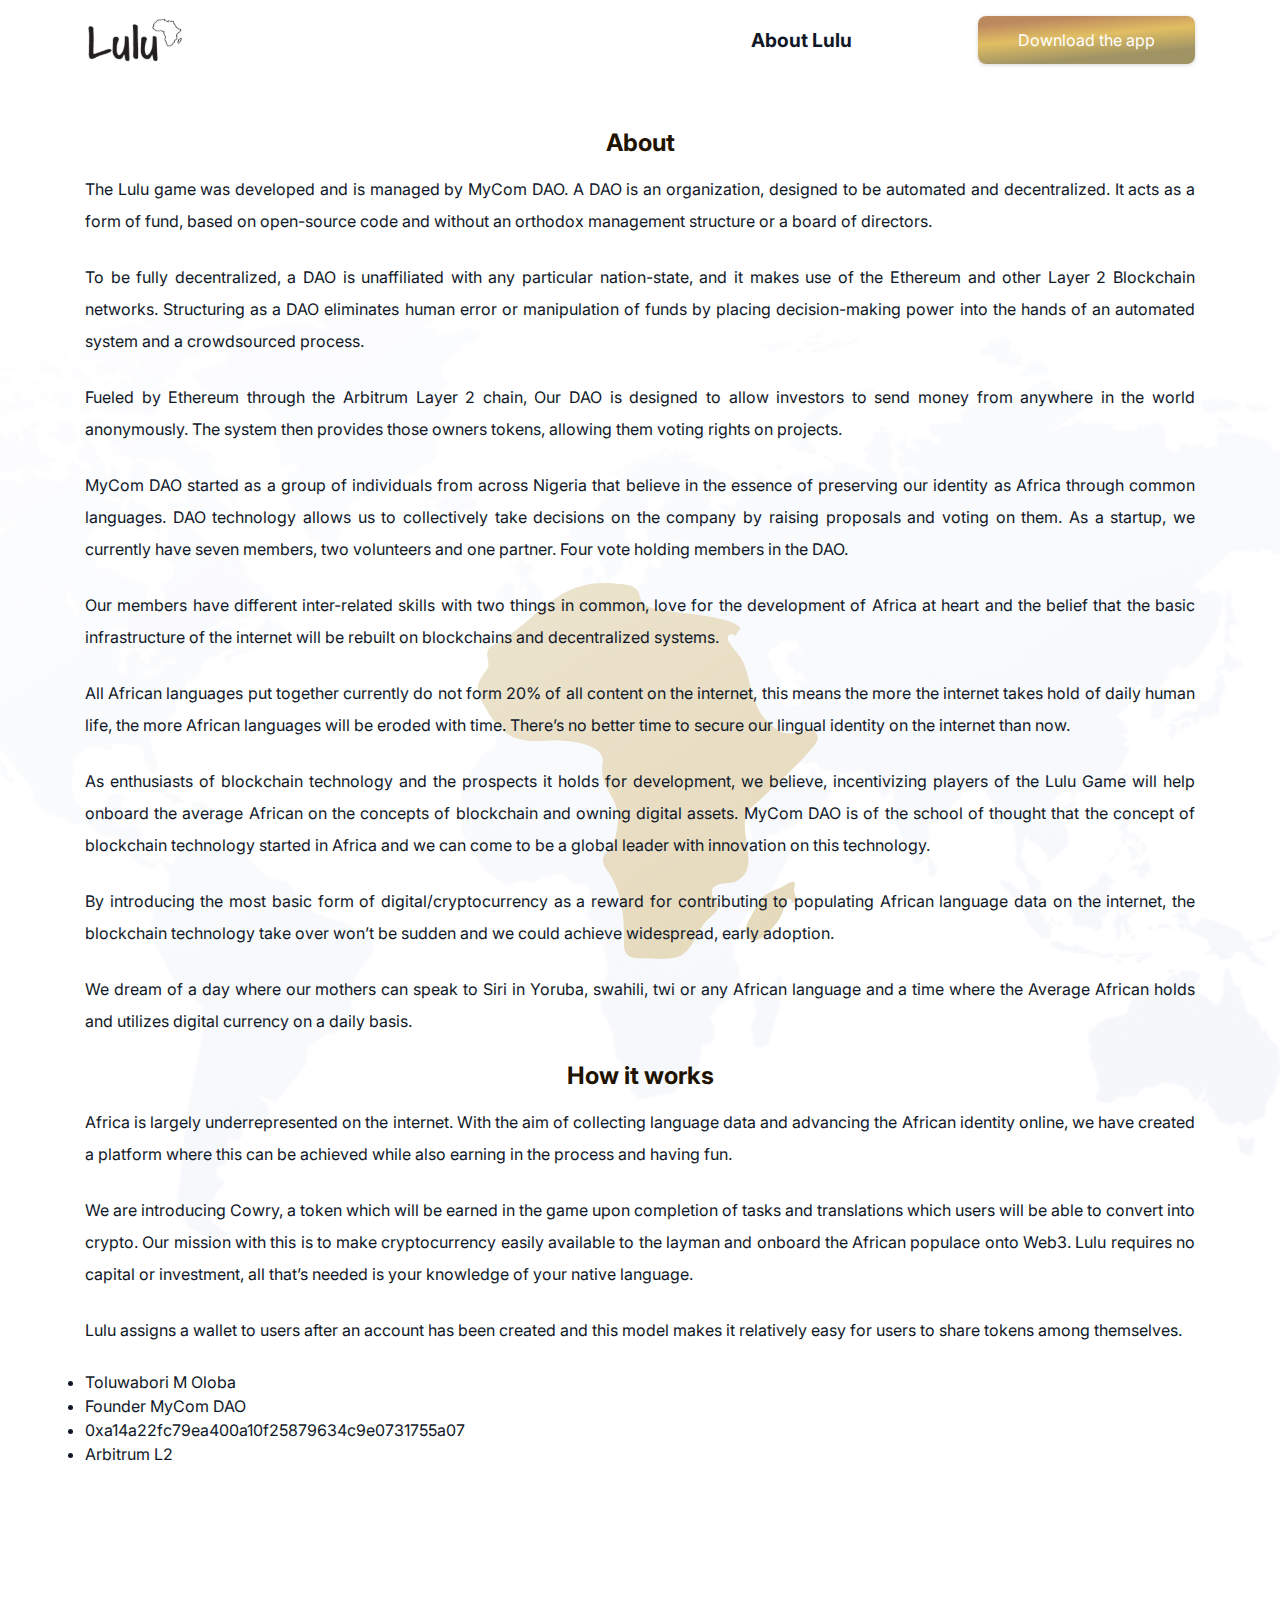
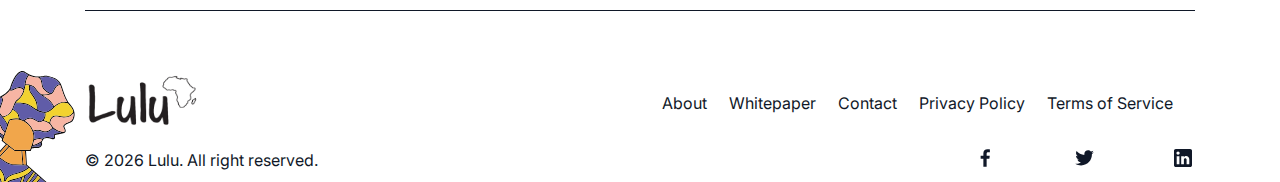
==== about.html @ f9289be5 "lulu web project - first deploy" ====
<!DOCTYPE html>
<html lang="en">
  <head>
    <meta charset="UTF-8" />
    <meta http-equiv="X-UA-Compatible" content="IE=edge" />
    <meta name="viewport" content="width=device-width, initial-scale=1.0" />
    <meta name="description" content="" />
    <link rel="preconnect" href="https://fonts.googleapis.com" />
    <link rel="preconnect" href="https://fonts.gstatic.com" crossorigin />
    <link
      href="https://fonts.googleapis.com/css2?family=Inter:wght@100;300;400;500;600;700;800;900&display=swap"
      rel="stylesheet"
    />
    <link rel="shortcut icon" href="images/Favicon.svg" type="image/x-icon" />
    <link rel="stylesheet" href="css/style.css" />
    <title>Lulu Game</title>
  </head>
  <body>
    <header class="header">
      <nav class="nav container">
        <a href="index.html" class="nav-logo-wrapper">
          <div class="nav-logo">
            <img src="images/Lulu brand image.svg" alt="Lulu logo" />
          </div>
        </a>
        <ul class="nav-list">
          <li class="nav-item__about"><a href="about.html">About Lulu</a></li>
          <li class="nav-item__download gradient">
            <a href="index.html/#download">Download the app</a>
          </li>
        </ul>
        <button id="menu-btn" class="menu-btn">
          <img src="images/menu-btn.svg" alt="menu button" />
        </button>
      </nav>
      <div class="mobile-nav-wrapper">
        <nav class="mobile-nav">
          <div class="mobile-nav-logo">
            <a href="index.html"
              ><img src="images/Lulu brand image.svg" alt="lulu game"
            /></a>
            <button class="close-btn">x</button>
          </div>
          <div class="mobile-nav-list-wrapper">
            <ul class="mobile-nav-list">
              <li class="mobile-nav-item"><a href="index.html">Home</a></li>
              <li class="mobile-nav-item"><a href="about.html">About</a></li>
              <li class="mobile-nav-item">
                <a href="index.html#download">Download the app</a>
              </li>
            </ul>
          </div>
        </nav>
      </div>
    </header>
    <!-- header ends here -->

    <main>
      <section class="about-section">
        <div class="container">
          <div class="about-wrapper">
            <h2 class="about-heading">About</h2>
            <p class="about-text">
              The Lulu game was developed and is managed by MyCom DAO. A DAO is
              an organization, designed to be automated and decentralized. It
              acts as a form of fund, based on open-source code and without an
              orthodox management structure or a board of directors.
            </p>
            <p class="about-text">
              To be fully decentralized, a DAO is unaffiliated with any
              particular nation-state, and it makes use of the Ethereum and
              other Layer 2 Blockchain networks. Structuring as a DAO eliminates
              human error or manipulation of funds by placing decision-making
              power into the hands of an automated system and a crowdsourced
              process.
            </p>
            <p class="about-text">
              Fueled by Ethereum through the Arbitrum Layer 2 chain, Our DAO is
              designed to allow investors to send money from anywhere in the
              world anonymously. The system then provides those owners tokens,
              allowing them voting rights on projects.
            </p>
            <p class="about-text">
              MyCom DAO started as a group of individuals from across Nigeria
              that believe in the essence of preserving our identity as Africa
              through common languages. DAO technology allows us to collectively
              take decisions on the company by raising proposals and voting on
              them. As a startup, we currently have seven members, two
              volunteers and one partner. Four vote holding members in the DAO.
            </p>
            <p class="about-text">
              Our members have different inter-related skills with two things in
              common, love for the development of Africa at heart and the belief
              that the basic infrastructure of the internet will be rebuilt on
              blockchains and decentralized systems.
            </p>
            <p class="about-text">
              All African languages put together currently do not form 20% of
              all content on the internet, this means the more the internet
              takes hold of daily human life, the more African languages will be
              eroded with time. There’s no better time to secure our lingual
              identity on the internet than now.
            </p>
            <p class="about-text">
              As enthusiasts of blockchain technology and the prospects it holds
              for development, we believe, incentivizing players of the Lulu
              Game will help onboard the average African on the concepts of
              blockchain and owning digital assets. MyCom DAO is of the school
              of thought that the concept of blockchain technology started in
              Africa and we can come to be a global leader with innovation on
              this technology.
            </p>
            <p class="about-text">
              By introducing the most basic form of digital/cryptocurrency as a
              reward for contributing to populating African language data on the
              internet, the blockchain technology take over won’t be sudden and
              we could achieve widespread, early adoption.
            </p>
            <p class="about-text">
              We dream of a day where our mothers can speak to Siri in Yoruba,
              swahili, twi or any African language and a time where the Average
              African holds and utilizes digital currency on a daily basis.
            </p>
          </div>
          <div class="how-it-work-wrapper">
            <h2 class="how-it-work-heading">How it works</h2>
            <p class="how-it-work-text">
              Africa is largely underrepresented on the internet. With the aim
              of collecting language data and advancing the African identity
              online, we have created a platform where this can be achieved
              while also earning in the process and having fun.
            </p>
            <p class="how-it-work-text">
              We are introducing Cowry, a token which will be earned in the game
              upon completion of tasks and translations which users will be able
              to convert into crypto. Our mission with this is to make
              cryptocurrency easily available to the layman and onboard the
              African populace onto Web3. Lulu requires no capital or
              investment, all that’s needed is your knowledge of your native
              language.
            </p>
            <p class="how-it-work-text">
              Lulu assigns a wallet to users after an account has been created
              and this model makes it relatively easy for users to share tokens
              among themselves.
            </p>
            <ul class="signature">
              <li>Toluwabori M Oloba</li>
              <li>Founder MyCom DAO</li>
              <li class="signature-code">
                0xa14a22fc79ea400a10f25879634c9e0731755a07
              </li>
              <li>Arbitrum L2</li>
            </ul>
          </div>
        </div>
      </section>
    </main>

    <!-- footer -->
    <footer class="footer">
      <div class="footer-corner-img">
        <img src="images/Component 20.svg" alt="footer style image" />
      </div>
      <div class="container">
        <nav class="footer-nav">
          <div class="footer-logo">
            <a href="index.html" class="footer-brand-logo">
              <img src="images/Lulu brand image.svg" alt="footer logo" />
            </a>
          </div>
          <ul class="footer-nav-list">
            <li class="footer-nav-item"><a href="about.html">About</a></li>
            <li class="footer-nav-item">
              <a
                target="_blank"
                href="https://docs.google.com/document/d/1pJxqsU8QttzVwh_qinim7D6WKgXvRGmLxO1Ph74bRxA/"
                >Whitepaper</a
              >
            </li>
            <li class="footer-nav-item"><a href="contact.html">Contact</a></li>
            <li class="footer-nav-item">
              <a href="privacy_policy.html">Privacy Policy</a>
            </li>
            <li class="footer-nav-item">
              <a href="terms_of_service.html">Terms of Service</a>
            </li>
          </ul>
        </nav>
        <nav class="footer-social-nav">
          <div class="footer-copyright">
            <p>&copy; <span id="full-year"></span> Lulu. All right reserved.</p>
          </div>
          <ul class="footer-social-nav-list">
            <li class="footer-social-nav-item">
              <a href="https://www.facebook.com/profile.php?id=100083883000128">
                <img src="images/Facebook.svg" alt="" />
              </a>
            </li>
            <li class="footer-social-nav-item">
              <a
                href="https://twitter.com/MyComDAO?t=y-VAnrX6TynTQnf71ieRLw&s=09"
              >
                <img src="images/Twitter.svg" alt=""
              /></a>
            </li>
            <li class="footer-social-nav-item">
              <a href="https://www.linkedin.com/company/mycom-dao/">
                <img src="images/LinkedIn.svg" alt=""
              /></a>
            </li>
          </ul>
        </nav>
      </div>
    </footer>
    <script src="js/main.js" defer></script>
  </body>
</html>
---- css/style.css ----
*,
*::after,
*::before {
  box-sizing: border-box;
  margin: 0;
  padding: 0;
}

:root {
  --font-size-md: 1.2rem;
  --font-size-sm: 1rem;
  --font-size-lg: 1.5rem;
  --font-size-xl: 2rem;
  --color-body: #101828;
  --color-heading: #1f1301;
  --color-primary: #e1be63;
  --color-secondary: #a19464;
  --color-tertiary: #bc895f;
  --color-secondary-2: #f7f0eb;
  --gradient-mix: linear-gradient(
    355deg,
    rgba(161, 148, 100, 1) 23%,
    rgba(225, 190, 99, 1) 57%,
    rgba(188, 137, 95, 1) 86%
  );
}
html {
  overflow-x: hidden;
  scroll-behavior: smooth;
  text-rendering: optimizelegibility;
  -webkit-font-smoothing: antialiased;
}

a {
  color: inherit;
  text-decoration: none;
}

body::-webkit-scrollbar {
  width: 1em;
}

body::-webkit-scrollbar-track {
  /* box-shadow: inset 0 0 6px rgba(0, 0, 0, 0.3); */
  box-shadow: inset 0 0 6px var(--color-secondary-2);
}

body::-webkit-scrollbar-thumb {
  /* background-color: rgb(32, 32, 32); */
  background-color: var(--color-secondary-2);
  /* box-shadow: var(--shadow-1); */
  border: 1px solid var(--color-primary);
  border-radius: 30px;
}

body {
  font-family: "Inter", sans-serif;
  font-size: 16px;
  color: var(--color-body);
}
h1,
h2,
h3,
h4,
h5,
h6 {
  color: var(--color-heading);
}
.container {
  width: 100%;
  padding-right: 15px;
  padding-left: 15px;
  margin-right: auto;
  margin-left: auto;
}

.nav {
  display: flex;
  /* width: 90%; */
  justify-content: space-between;
  align-items: center;
  /* margin-left: 5%;
  margin-right: 5%; */
}
.nav-logo {
  width: 100px;
  height: 80px;
}
.nav-logo img {
  width: 100%;
  height: 100%;
  object-fit: contain;
}
.nav-list {
  display: flex;
  justify-content: space-between;
  align-items: center;
  width: 40%;
  list-style: none;
}
.nav-item__about {
  font-size: 1.2rem;
  font-weight: bold;
}
.nav-item__download {
  padding: 0.85rem 2.5rem;
  font-size: var(--font-size-sm);
  color: #fff;
  border-radius: 0.5rem;
  box-shadow: rgba(0, 0, 0, 0.16) 0px 1px 4px;
}
.menu-btn {
  visibility: hidden;
  display: none;
  border: none;
  background: none;
  width: 50px;
  height: auto;
  padding: 0;
  margin: 0;
}
.menu-btn img {
  width: 100%;
  height: 100%;
}

.mobile-nav-wrapper {
  visibility: hidden;
  opacity: 0;
  display: none;
}
.gradient {
  background: linear-gradient(
    355deg,
    rgba(161, 148, 100, 1) 23%,
    rgba(225, 190, 99, 1) 57%,
    rgba(188, 137, 95, 1) 86%
  );
}
/* header */

.header {
  display: block;
  /* position: fixed; */
  left: 0;
  right: 0;
  top: 0;
  width: 100%;
  z-index: 22;
  background-color: #fff;
  /* box-shadow: rgba(0, 0, 0, 0.1) 0px 4px 12px; */
}

/* hero section */
.hero-section {
  width: 100%;
  height: 800px;
  background-image: linear-gradient(
      326deg,
      rgba(255, 255, 255, 0.5) 23%,
      rgba(255, 255, 255, 0.8) 87%
    ),
    url("/images/HeroImage.png");
  background-repeat: no-repeat;
  background-size: auto;
  background-position: center;
}

.hero-heading__title {
  font-size: 4rem;
  padding-bottom: 0.5rem;
}
.hero-heading__subtitle {
  font-size: 1.5rem;
  padding-bottom: 1rem;
}
.hero-wrapper {
  display: flex;
  flex-direction: column;
  align-items: center;
  justify-content: center;
}
.hero-image {
  width: 300px;
  height: 300px;
  margin-bottom: 1.5rem;
}
.hero-image img {
  width: 100%;
  height: 100%;
  object-fit: contain;
}
.centered {
  display: flex;
  align-items: center;
  justify-content: center;
  height: 100%;
}

.btn-play {
  padding: 0.85rem 3.5rem;
  font-size: var(--font-size-sm);
  color: #fff;
  border-radius: 0.5rem;
  margin-top: 1rem;
  box-shadow: rgba(0, 0, 0, 0.16) 0px 1px 4px;
}

/* showcase section */
.showcase-section {
  height: auto;
  padding-top: 9rem;
  padding-bottom: 3rem;
}
.showcase-grid {
  display: grid;
  grid-template-columns: repeat(2, 1fr);

  grid-gap: 1rem;
}
.showcase-vision {
  text-align: left;
}
.showcase-vision__text {
  margin-bottom: 1rem;
  line-height: 2;
}
.showcase-stats {
  display: flex;
  align-items: center;
  justify-self: right;
  flex-direction: column;
}

.showcase-stats__heading {
  font-size: 9rem;
  letter-spacing: 0.5rem;
}

/* translate section */

.translate-section {
  padding-top: 5rem;
  padding-bottom: 3rem;
}
.translate-grid {
  display: grid;
  grid-template-columns: repeat(2, 1fr);
  grid-gap: 1rem;
  padding-top: 5rem;
  padding-bottom: 3rem;
}
.translate-info {
  align-self: center;
}
.translate-image {
  text-align: right;
}
.translate-image__2 {
  text-align: left;
}
.translate-image__3 {
  text-align: right;
}
.translate-heading {
  text-align: center;
}
.display-translate-text {
  font-size: 1.4rem;
  font-weight: bold;
  -webkit-background-clip: text;
  -webkit-text-fill-color: transparent;
  padding-bottom: 1rem;
}

.translate-title {
  font-size: 4rem;
  padding: 1rem 0;
}
.translate-subtitle {
  font-size: 1.7rem;
  padding: 1rem 0;
}

.translate-text__header {
  color: var(--color-heading);
  font-size: 2rem;
  padding-bottom: 0.5rem;
}
.translate-text__pg {
  color: var(--color-body);
  line-height: 2;
}

/* roadmap */
.roadmap-section {
  padding: 3rem 0;
}
.roadmap-grid {
  display: grid;
  grid-template-columns: 40% 60%;
  grid-gap: 1rem;
}
.roadmap-text-wrapper {
  align-self: center;
}
.roadmap-detail {
  height: 300px;
}
.roadmap-detail-list {
  width: 100%;
  overflow-y: scroll;
  height: 100%;
  display: flex;
  align-items: center;
  flex-direction: column;
  justify-content: center;
  /* padding: 1rem; */
  padding-top: 19rem;
  padding-bottom: 1rem;
}
.roadmap-detail-list::-webkit-scrollbar {
  display: none;
}
.roadmap-detail-item {
  width: 500px;
  height: 150px;
  border-radius: 8rem;
  background-color: var(--color-secondary-2);
  margin-bottom: 0.5rem;
  display: flex;
  align-items: center;
  padding: 1rem 1.3rem;
  font-weight: 500;
  /* justify-content: space-evenly; */
}
.phase {
  margin: 0 3rem;
}
.phase-number {
  font-size: 4rem;
}
.phase-list {
  list-style-type: none;
  margin-bottom: 1rem;
}
.phase-list-item span {
  font-weight: bold;
  margin-right: 0.5rem;
}
.phase-link {
  padding-top: 1.5rem;
  font-weight: bold;
}

/* cta-section */

.cta-section {
  padding-top: 5rem;
}

.cta-heading {
  text-align: center;
  margin-bottom: 2rem;
}
.cta-heading-title {
  font-size: 1.5rem;
  padding-bottom: 1.5rem;
  padding-top: 3rem;
}
.cta-privacy-info {
  display: flex;
  flex-direction: column;
  align-items: center;
  justify-content: center;
}
.cta-privacy-detail {
  width: 450px;
  height: 300px;
  background-color: var(--color-secondary-2);
  display: flex;
  text-align: center;
  flex-direction: column;
  align-items: center;
  justify-content: center;
  padding: 1rem;
  border-radius: 1rem;
}
.cta-privacy-detail__heading {
  font-size: 2rem;
  padding-bottom: 2rem;
}
.cta-privacy-detail__subheading {
  font-size: 1.2rem;
  padding-bottom: 2rem;
  font-weight: 500;
}
.cta-privacy-link {
  display: flex;
  align-items: center;
}
.cta-privacy-link span {
  margin-left: 0.5rem;
  width: 20px;
  height: 20px;
}
.cta-privacy-link span img {
  width: 100%;
  height: 100%;
  object-fit: contain;
}
.cta-privacy-link:hover {
  color: var(--color-primary);
}
.cta-privacy-link:hover span img {
  transform: scale(0.9);
}

.cta-download-app {
  position: relative;
  display: grid;
  grid-template-columns: 55% 45%;
  margin: 5rem 0;
  padding: 1rem 2rem;
  height: 400px;
  overflow: hidden;
  border-radius: 1rem;
  background-color: var(--color-secondary-2);
}
.cta-download-images {
  width: 100%;
  height: 600px;
}
.cta-download-text {
  margin-top: 5rem;
}
.cta-download-heading {
  font-size: 2.5rem;
  line-height: 1.5;
}
.cta-download-images img {
  width: 100%;
  height: 100%;
  object-fit: contain;
}
.cta-download-btns {
  display: flex;
  align-items: center;
  margin-top: 5rem;
}
.cta-apple-store {
  margin-right: 3rem;
}
.cta-apple-store img,
.cta-play-store img {
  box-shadow: rgba(0, 0, 0, 0.16) 0px 1px 4px;
}
.cta-download-abslt-image {
  position: absolute;
  bottom: -10rem;
  left: 26rem;
}

/* footer main */
.footer {
  overflow: hidden;
  position: relative;
  padding-top: 9rem;
  padding-bottom: 0.5rem;
}
.footer-nav,
.footer-social-nav {
  display: flex;
  align-items: center;
  padding-top: 4rem;
  justify-content: space-between;
  border-top: 1px solid var(--color-body);
}
.footer-social-nav {
  padding-top: 1rem;
  border: none;
}
.footer-nav-list,
.footer-social-nav-list {
  display: flex;
  align-items: center;
  justify-content: space-evenly;
  width: 45%;
  list-style: none;
}
.footer-social-nav-list {
  justify-content: space-between;
  width: 20%;
}

.footer-corner-img {
  position: absolute;
  left: -10rem;
  bottom: -13.7rem;
  transform: rotate(19deg);
}
.signature {
  line-height: 1.5;
}

/* ################ about section -page 2 ######### */
.about-section {
  padding-top: 3rem;
  background-image: linear-gradient(
      326deg,
      rgba(255, 255, 255, 0.5) 23%,
      rgba(255, 255, 255, 0.8) 87%
    ),
    url("/images/SolitaryAfrican.svg"), url("/images/HeroImage.png");
  width: 100%;
  height: 100%;
  background-repeat: no-repeat;
  background-position: center;
}
.about-heading,
.how-it-work-heading {
  text-align: center;
  padding-bottom: 1rem;
}
.about-text,
.how-it-work-text {
  padding-bottom: 1.5rem;
  line-height: 2;
  text-align: justify;
  text-justify: inter-word;
}

/* ###################### privacy-policy & terms and condition - page 3 & 4 ###################### */

.privacy-policy-section,
.terms_and_condition-section {
  padding-top: 3rem;
  padding-bottom: 3rem;
  width: 100%;
  height: 100%;
  background-image: linear-gradient(
      226deg,
      rgba(255, 255, 255, 0.7) 23%,
      rgba(255, 255, 255, 0.7) 87%
    ),
    url("/images/HeroImage.png");
  background-position: center;
  background-size: contain;
}

.privacy-policy-heading,
.terms_and_condition-heading {
  text-align: center;
}

.privacy-policy-text,
.terms_and_condition-text {
  line-height: 2;
  text-align: justify;
  text-justify: inter-word;
}
.privacy-outer-list {
  list-style: none;
}
.privacy-inner-list {
  margin-left: 3rem;
}

/* ########### contact section - page 5 ########### */

.contact-section {
  padding-top: 5rem;
  padding-bottom: 3rem;
  width: 100%;
  height: 100%;
}

.contact-grid {
  display: grid;
  grid-template-columns: repeat(2, 1fr);
  grid-gap: 1rem;
}

.contact-info-detail:not(:last-child) {
  margin-bottom: 2rem;
}
.contact-info-heading {
  padding-bottom: 2rem;
}
.contact-info-heading h2 {
  padding-bottom: 1rem;
}
.contact-icon,
.contact-type {
  padding-bottom: 1rem;
}

.get-direction {
  padding-top: 1rem;
}

.contact-company-image {
  align-self: center;
}
.contact-company-image img {
  width: 100%;
  height: 100%;
  object-fit: contain;
}

/*######################### responsiveness   #################################### */
@media (max-width: 575px) {
  .showcase-grid,
  .translate-grid,
  .roadmap-grid,
  .contact-grid,
  .cta-download-app {
    grid-template-columns: 100%;
    grid-template-rows: 1fr;
    grid-row-gap: 1.5rem;
  }
  .centered {
    height: 100%;
  }
  .hero-section {
    height: 650px;
  }
  .about-section {
    padding-top: 2rem;
  }
  .showcase-section {
    padding-top: 1rem;
  }
  .showcase-stats {
    justify-self: center;
  }
  .showcase-stats__heading {
    font-size: 8rem;
  }
  .hero-heading__title {
    font-size: 2.5rem;
    text-align: center;
    padding-bottom: 1rem;
  }
  .hero-heading__subtitle {
    font-size: 1.2rem;
  }
  .footer {
    padding-top: 3rem;
  }
  .footer::before,
  .footer::after,
  .footer-nav-list::before,
  .footer-nav-list::after {
    margin: 0;
    padding: 0;
  }
  .footer-nav,
  .footer-social-nav {
    flex-direction: column;
    padding-top: 1rem;
    padding-bottom: 1rem;
  }
  .footer-social-nav-list {
    width: 100%;
    justify-content: space-evenly;
  }
  .footer-logo {
    padding-bottom: 0.5rem;
  }
  .footer-corner-img {
    display: none;
    visibility: hidden;
  }
  .footer-nav-list {
    width: 100%;
    flex-wrap: wrap;
  }
  .menu-btn {
    visibility: visible;
    display: block;
  }
  .nav-list {
    display: none;
    visibility: hidden;
  }

  .roadmap-detail {
    align-self: center;
  }
  .roadmap-detail-item {
    width: 370px;
    border-radius: 5rem;
    font-size: 0.9rem;
  }
  .translate-image {
    text-align: center;
    align-self: center;
  }
  .translate-image img {
    width: 95%;
  }
  .cta-privacy-detail {
    width: 95%;
  }
  .translate-image__3 {
    order: 1;
  }
  .translate-info {
    order: 2;
  }
  .cta-download-heading {
    font-size: 1.5rem;
  }
  .cta-download-text {
    margin-top: 0.5rem;
  }
  .cta-download-abslt-image {
    left: 0;
    bottom: -14rem;
  }
  .cta-apple-store {
    margin-right: 1rem;
  }
  .cta-download-app {
    padding: 1rem;
  }
  .contact-section {
    padding-top: 7rem;
  }
  .contact-info {
    align-self: center;
  }
  .translate-title {
    font-size: 2.5rem;
  }
  .translate-subtitle {
    font-size: 1.2rem;
  }
  .contact-section {
    padding-top: 3rem;
  }
  .signature {
    flex-wrap: wrap;
    font-size: 1rem;
    list-style: none;
  }
  .signature-code {
    font-size: 0.9rem;
  }

  /* mobile navigation */

  .mobile-nav-wrapper {
    display: block;
    position: absolute;
    width: 100%;
    height: 100vh;
    top: 0px;
    opacity: 0;
    left: -1000px;
    right: 0;
    background-color: rgba(0, 0, 0, 0.62);
    z-index: 1;
    transition: all 1s ease-in-out;
    visibility: hidden;
    transform: translateX(-1000px);
  }

  .mobile-nav {
    background-color: #fff;
    width: 75%;
    height: 100vh;
    position: absolute;
    z-index: 2;
    display: grid;
    visibility: hidden;
    transition: all 1s ease-out;
    opacity: 0;
    transform: translateX(-1000px);
    grid-template-rows: 30% 70%;
    grid-template-columns: auto;
    box-shadow: rgba(0, 0, 0, 0.1) 0px 4px 12px;
  }

  .mobile-nav-wrapper.open {
    opacity: 1;
    transition: all 1s;
    visibility: visible;
    left: 0;
    transform: translateX(0px);
  }
  .mobile-nav-wrapper.open .mobile-nav {
    transform: translateX(0px);
    opacity: 1;
    visibility: visible;
  }

  .mobile-nav-list-wrapper,
  .mobile-nav-logo {
    display: flex;
    align-items: center;
    justify-content: center;
    flex-direction: column;
  }
  .mobile-nav-logo a {
    width: 60%;
  }
  .mobile-nav-logo {
    position: relative;
  }
  .mobile-nav-list {
    list-style: none;
    height: 100%;
  }
  .close-btn {
    position: absolute;
    color: var(--color-tertiary);
    top: 1rem;
    border: 0;
    right: 5%;
    outline: 0;
    padding: 0.3rem 0.7rem;
    font-weight: bold;
    font-size: 1.4rem;
    border-radius: 100%;
    background-color: var(--color-secondary-2);
  }

  .mobile-nav-item {
    padding: 2rem 0;
    font-size: 1.5rem;
    font-weight: 500;
  }
  .mobile-nav-item:not(:last-child) {
    border-bottom: 1.5px solid #1f1301;
  }
  .mobile-nav-item:not(:last-child):hover {
    border-bottom: 1.5px solid var(--color-primary);
    transition: 0.5s;
  }
  .mobile-nav-item:hover {
    transform: scale(1.1);
    transition: 0.5s;
    color: var(--color-tertiary);
  }
}

@media (min-width: 576px) and (max-width: 767px) {
  .container {
    width: 540px;
  }
  .privacy-policy-text {
    text-align: left;
  }
}
@media (min-width: 768px) and (max-width: 991px) {
  .container {
    width: 720px;
  }
}
@media (min-width: 992px) and (max-width: 1199px) {
  .container {
    width: 960px;
  }
}
@media (min-width: 1200px) and (max-width: 1399px) {
  .container {
    width: 1140px;
  }
  .hero-section {
    height: 700px;
  }
  .cta-download-abslt-image {
    /* width: 100px;
    height: 100px; */
    left: 24rem;
    bottom: -8rem;
  }
  .cta-download-abslt-image img {
    width: 80%;
    height: 100%;
  }
  .footer-corner-img {
    width: 50%;
    height: 50%;
    left: -19rem;
    bottom: -2.8rem;
  }
  .footer-corner-img img {
    width: 100%;
    height: 100%;
  }
  .footer-nav-list {
    width: 50%;
  }
}
@media (min-width: 1400px) {
  .container {
    width: 1320px;
  }
  .hero-section {
    height: 800px;
  }
  .contact-section {
    padding-top: 8rem;
    padding-bottom: 1rem;
  }
}
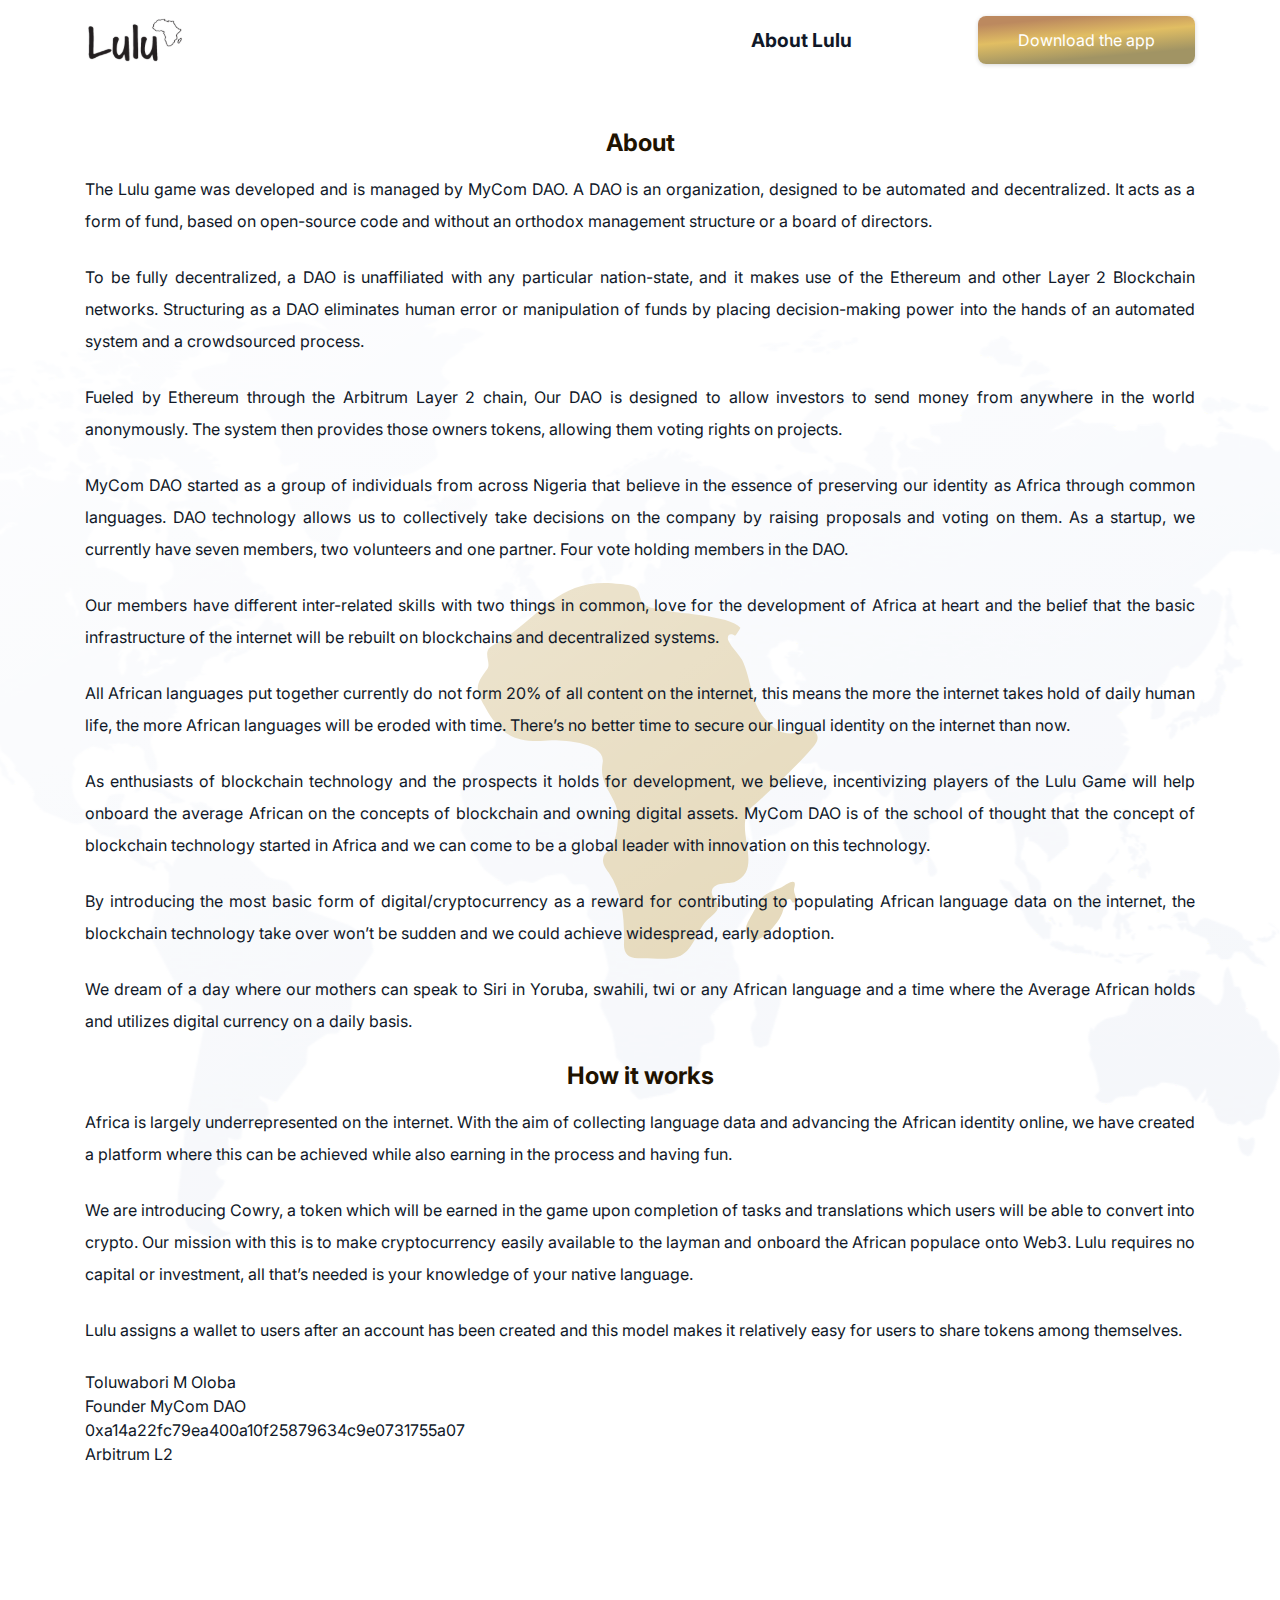
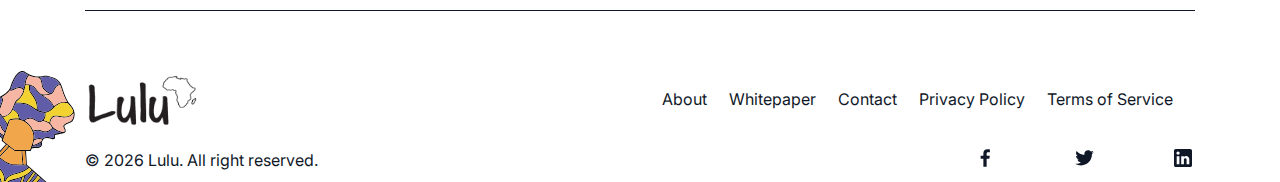
==== commit 6311454b: "Fix: fixed small responsiveness issue, final deploy" ====
--- a/about.html
+++ b/about.html
@@ -18,7 +18,7 @@
   <body>
     <header class="header">
       <nav class="nav container">
-        <a href="index.html" class="nav-logo-wrapper">
+        <a href="/" class="nav-logo-wrapper">
           <div class="nav-logo">
             <img src="images/Lulu brand image.svg" alt="Lulu logo" />
           </div>
@@ -26,7 +26,7 @@
         <ul class="nav-list">
           <li class="nav-item__about"><a href="about.html">About Lulu</a></li>
           <li class="nav-item__download gradient">
-            <a href="index.html/#download">Download the app</a>
+            <a href="/#download">Download the app</a>
           </li>
         </ul>
         <button id="menu-btn" class="menu-btn">
@@ -36,17 +36,17 @@
       <div class="mobile-nav-wrapper">
         <nav class="mobile-nav">
           <div class="mobile-nav-logo">
-            <a href="index.html"
+            <a href="/"
               ><img src="images/Lulu brand image.svg" alt="lulu game"
             /></a>
             <button class="close-btn">x</button>
           </div>
           <div class="mobile-nav-list-wrapper">
             <ul class="mobile-nav-list">
-              <li class="mobile-nav-item"><a href="index.html">Home</a></li>
+              <li class="mobile-nav-item"><a href="/">Home</a></li>
               <li class="mobile-nav-item"><a href="about.html">About</a></li>
               <li class="mobile-nav-item">
-                <a href="index.html#download">Download the app</a>
+                <a href="/#download">Download the app</a>
               </li>
             </ul>
           </div>
@@ -165,7 +165,7 @@
       <div class="container">
         <nav class="footer-nav">
           <div class="footer-logo">
-            <a href="index.html" class="footer-brand-logo">
+            <a href="/" class="footer-brand-logo">
               <img src="images/Lulu brand image.svg" alt="footer logo" />
             </a>
           </div>
--- a/css/style.css
+++ b/css/style.css
@@ -25,7 +25,7 @@
   );
 }
 html {
-  overflow-x: hidden;
+  overflow-x: hidden !important;
   scroll-behavior: smooth;
   text-rendering: optimizelegibility;
   -webkit-font-smoothing: antialiased;
@@ -57,6 +57,7 @@
   font-family: "Inter", sans-serif;
   font-size: 16px;
   color: var(--color-body);
+  margin: 0 auto;
 }
 h1,
 h2,
@@ -67,7 +68,7 @@
   color: var(--color-heading);
 }
 .container {
-  width: 100%;
+  width: 98%;
   padding-right: 15px;
   padding-left: 15px;
   margin-right: auto;
@@ -269,8 +270,16 @@
   font-size: 1.4rem;
   font-weight: bold;
   -webkit-background-clip: text;
+  background-clip: text;
   -webkit-text-fill-color: transparent;
   padding-bottom: 1rem;
+}
+.translate-image__2 img,
+.translate-image__3 img,
+.translate-image img {
+  width: 100%;
+  height: 100%;
+  object-fit: contain;
 }
 
 .translate-title {
@@ -298,8 +307,8 @@
 }
 .roadmap-grid {
   display: grid;
-  grid-template-columns: 40% 60%;
-  grid-gap: 1rem;
+  grid-template-columns: 40% 58%;
+  grid-gap: 2%;
 }
 .roadmap-text-wrapper {
   align-self: center;
@@ -323,13 +332,14 @@
   display: none;
 }
 .roadmap-detail-item {
-  width: 500px;
+  width: 100%;
   height: 150px;
   border-radius: 8rem;
   background-color: var(--color-secondary-2);
   margin-bottom: 0.5rem;
-  display: flex;
-  align-items: center;
+  display: grid;
+  grid-template-columns: 30% 60%;
+  grid-gap: 10%;
   padding: 1rem 1.3rem;
   font-weight: 500;
   /* justify-content: space-evenly; */
@@ -530,6 +540,12 @@
   text-justify: inter-word;
 }
 
+.signature {
+  flex-wrap: wrap;
+  font-size: 1rem;
+  list-style: none;
+}
+
 /* ###################### privacy-policy & terms and condition - page 3 & 4 ###################### */
 
 .privacy-policy-section,
@@ -546,6 +562,7 @@
     url("/images/HeroImage.png");
   background-position: center;
   background-size: contain;
+  overflow: hidden;
 }
 
 .privacy-policy-heading,
@@ -557,14 +574,18 @@
 .terms_and_condition-text {
   line-height: 2;
   text-align: justify;
-  text-justify: inter-word;
-}
+  text-justify: distribute;
+}
+
 .privacy-outer-list {
   list-style: none;
 }
 .privacy-inner-list {
   margin-left: 3rem;
-}
+  flex-wrap: wrap;
+}
+
+.pp-in
 
 /* ########### contact section - page 5 ########### */
 
@@ -608,98 +629,142 @@
   object-fit: contain;
 }
 
+/* all section overide rules */
+/* div[class$="section"] {
+  overflow: hidden;
+} */
+
+.translate-section,
+.roadmap-section,
+.hero-section,
+.cta-section {
+  overflow: hidden !important;
+}
+
+.footer-nav-item {
+  padding-bottom: 0.5rem;
+}
+
 /*######################### responsiveness   #################################### */
 @media (max-width: 575px) {
   .showcase-grid,
+  .roadmap-grid,
   .translate-grid,
-  .roadmap-grid,
-  .contact-grid,
-  .cta-download-app {
+  .cta-download-app,
+  .contact-grid {
     grid-template-columns: 100%;
-    grid-template-rows: 1fr;
-    grid-row-gap: 1.5rem;
-  }
-  .centered {
-    height: 100%;
-  }
+    grid-template-rows: auto;
+  }
+
+  .container {
+    padding: 0;
+    margin: 0 auto;
+    width: 95%;
+  }
+
   .hero-section {
-    height: 650px;
-  }
-  .about-section {
+    height: 750px;
+  }
+
+  .showcase-section {
     padding-top: 2rem;
   }
-  .showcase-section {
-    padding-top: 1rem;
-  }
   .showcase-stats {
+    align-self: center;
     justify-self: center;
   }
   .showcase-stats__heading {
     font-size: 8rem;
   }
   .hero-heading__title {
-    font-size: 2.5rem;
+    font-size: 2.8rem;
     text-align: center;
+    padding-bottom: 1.3rem;
+  }
+  .hero-heading__subtitle {
+    text-align: center;
+    font-size: 1.35rem;
     padding-bottom: 1rem;
-  }
-  .hero-heading__subtitle {
-    font-size: 1.2rem;
   }
   .footer {
     padding-top: 3rem;
   }
-  .footer::before,
-  .footer::after,
-  .footer-nav-list::before,
-  .footer-nav-list::after {
-    margin: 0;
-    padding: 0;
-  }
+
   .footer-nav,
   .footer-social-nav {
     flex-direction: column;
+  }
+  .footer-social-nav-list {
+    justify-content: space-evenly;
     padding-top: 1rem;
+    width: 100%;
+  }
+  .footer-logo {
     padding-bottom: 1rem;
   }
-  .footer-social-nav-list {
-    width: 100%;
-    justify-content: space-evenly;
-  }
-  .footer-logo {
-    padding-bottom: 0.5rem;
-  }
   .footer-corner-img {
+    width: 150px;
+    height: 150px;
+    left: 0rem;
+    bottom: -3rem;
     display: none;
     visibility: hidden;
   }
+  .footer-corner-img img {
+    width: 100%;
+    height: 100%;
+    object-fit: contain;
+  }
   .footer-nav-list {
     width: 100%;
     flex-wrap: wrap;
   }
   .menu-btn {
+    display: block;
     visibility: visible;
-    display: block;
   }
   .nav-list {
     display: none;
     visibility: hidden;
   }
 
-  .roadmap-detail {
-    align-self: center;
-  }
+  .about-text,
+  .how-it-work-text {
+    padding-bottom: 1.5rem;
+    line-height: 2;
+    text-align: left;
+    text-justify: inter-word;
+  }
+
+  .privacy-policy-text,
+  .terms_and_condition-text {
+    line-height: 2;
+    text-align: left;
+    text-justify: distribute;
+  }
+
   .roadmap-detail-item {
-    width: 370px;
-    border-radius: 5rem;
-    font-size: 0.9rem;
-  }
-  .translate-image {
+    width: 100%;
+    font-size: 0.8rem;
+    height: 140px;
+    line-height: 1.5;
+    grid-template-columns: 30% 65%;
+    grid-gap: 5%;
+  }
+  .translate-image,
+  .translate-image__2,
+  .translate-image__3 {
     text-align: center;
-    align-self: center;
-  }
-  .translate-image img {
-    width: 95%;
-  }
+  }
+  .translate-image img,
+  .translate-image__2 img,
+  .translate-image__3 img {
+    width: 90%;
+    height: 90%;
+    object-fit: contain;
+    text-align: center;
+  }
+
   .cta-privacy-detail {
     width: 95%;
   }
@@ -709,33 +774,40 @@
   .translate-info {
     order: 2;
   }
-  .cta-download-heading {
-    font-size: 1.5rem;
-  }
-  .cta-download-text {
-    margin-top: 0.5rem;
-  }
-  .cta-download-abslt-image {
-    left: 0;
-    bottom: -14rem;
-  }
-  .cta-apple-store {
-    margin-right: 1rem;
-  }
   .cta-download-app {
     padding: 1rem;
   }
+  .cta-download-heading {
+    font-size: 1.8rem;
+  }
+  .cta-apple-store,
+  .cta-play-store {
+    width: 40%;
+  }
+
+  .cta-apple-store img,
+  .cta-play-store img {
+    width: 100%;
+  }
+
+  .cta-download-text {
+    width: 100%;
+    margin-top: 1rem;
+  }
+  .cta-download-abslt-image {
+    bottom: -14rem;
+    left: 1rem;
+  }
+
   .contact-section {
-    padding-top: 7rem;
-  }
-  .contact-info {
-    align-self: center;
-  }
+    padding-top: 5rem;
+  }
+
   .translate-title {
-    font-size: 2.5rem;
+    font-size: 2.8rem;
   }
   .translate-subtitle {
-    font-size: 1.2rem;
+    font-size: 1.3rem;
   }
   .contact-section {
     padding-top: 3rem;
@@ -747,6 +819,157 @@
   }
   .signature-code {
     font-size: 0.9rem;
+  }
+
+  /* mobile navigation */
+
+  .mobile-nav-wrapper {
+    display: block;
+    position: absolute;
+    width: 100%;
+    height: 100vh;
+    top: 0px;
+    opacity: 0;
+    left: -1000px;
+    right: 0;
+    background-color: rgba(0, 0, 0, 0.62);
+    z-index: 1;
+    transition: all 0.85s ease-in-out;
+    visibility: hidden;
+    transform: translateX(-1000px);
+  }
+
+  .mobile-nav {
+    background-color: #fff;
+    width: 75%;
+    height: 100vh;
+    position: absolute;
+    z-index: 2;
+    display: grid;
+    visibility: hidden;
+    transition: all 0.85s ease-out;
+    opacity: 0;
+    transform: translateX(-1000px);
+    grid-template-rows: 30% 70%;
+    grid-template-columns: auto;
+    box-shadow: rgba(0, 0, 0, 0.1) 0px 4px 12px;
+  }
+
+  .mobile-nav-wrapper.open {
+    opacity: 1;
+    transition: all 0.8s;
+    visibility: visible;
+    left: 0;
+    transform: translateX(0px);
+  }
+  .mobile-nav-wrapper.open .mobile-nav {
+    transform: translateX(0px);
+    opacity: 1;
+    visibility: visible;
+  }
+
+  .mobile-nav-list-wrapper,
+  .mobile-nav-logo {
+    display: flex;
+    align-items: center;
+    justify-content: center;
+    flex-direction: column;
+  }
+  .mobile-nav-logo a {
+    width: 60%;
+  }
+  .mobile-nav-logo {
+    position: relative;
+  }
+  .mobile-nav-list {
+    list-style: none;
+    height: 100%;
+  }
+  .close-btn {
+    position: absolute;
+    color: var(--color-tertiary);
+    top: 1rem;
+    border: 0;
+    right: 5%;
+    outline: 0;
+    padding: 0.3rem 0.7rem;
+    font-weight: bold;
+    font-size: 1.4rem;
+    border-radius: 100%;
+    background-color: var(--color-secondary-2);
+  }
+
+  .mobile-nav-item {
+    padding: 2rem 0;
+    font-size: 1.5rem;
+    font-weight: 500;
+  }
+  .mobile-nav-item:not(:last-child) {
+    border-bottom: 1.5px solid #1f1301;
+  }
+  .mobile-nav-item:not(:last-child):hover {
+    border-bottom: 1.5px solid var(--color-primary);
+    transition: 0.5s;
+  }
+  .mobile-nav-item:hover {
+    transform: scale(1.1);
+    transition: 0.5s;
+    color: var(--color-tertiary);
+  }
+}
+
+@media (min-width: 576px) and (max-width: 767px) {
+  .container {
+    width: 540px;
+  }
+  .privacy-policy-text {
+    text-align: left;
+  }
+  .roadmap-detail-item {
+    width: 100%;
+  }
+  .menu-btn {
+    display: block;
+    visibility: visible;
+  }
+  .nav-list {
+    display: none;
+    visibility: hidden;
+  }
+  .cta-download-app {
+    padding: 1rem;
+  }
+  .cta-download-heading {
+    font-size: 1.8rem;
+  }
+  .cta-download-text {
+    width: 100%;
+    margin-top: 1rem;
+  }
+  .cta-download-abslt-image {
+    bottom: -14rem;
+    left: 1rem;
+  }
+
+  .footer {
+    padding-top: 3rem;
+  }
+  .footer-nav-list {
+    width: 100%;
+    flex-wrap: wrap;
+  }
+
+  .footer-nav,
+  .footer-social-nav {
+    flex-direction: column;
+  }
+  .footer-social-nav-list {
+    justify-content: space-evenly;
+    padding-top: 1rem;
+    width: 100%;
+  }
+  .footer-logo {
+    padding-bottom: 1rem;
   }
 
   /* mobile navigation */
@@ -845,23 +1068,94 @@
     color: var(--color-tertiary);
   }
 }
-
-@media (min-width: 576px) and (max-width: 767px) {
-  .container {
-    width: 540px;
-  }
-  .privacy-policy-text {
-    text-align: left;
-  }
-}
 @media (min-width: 768px) and (max-width: 991px) {
   .container {
     width: 720px;
   }
+  .roadmap-detail-item {
+    width: 100%;
+  }
+  .nav-list {
+    width: 50%;
+  }
+  .cta-download-app {
+    padding: 1rem;
+  }
+  .cta-download-heading {
+    font-size: 1.8rem;
+  }
+  .cta-download-text {
+    width: 100%;
+    margin-top: 1rem;
+  }
+  .cta-download-abslt-image {
+    bottom: -14rem;
+    left: 1rem;
+  }
+  .footer-corner-img {
+    width: 150px;
+    height: 150px;
+    left: -3rem;
+    bottom: -3rem;
+  }
+  .footer-corner-img img {
+    width: 100%;
+    height: 100%;
+    object-fit: contain;
+  }
+  .footer {
+    padding-top: 3rem;
+  }
+  .footer-nav-list {
+    width: 100%;
+    flex-wrap: wrap;
+  }
+  .footer-nav,
+  .footer-social-nav {
+    flex-direction: column;
+  }
+  .footer-social-nav-list {
+    justify-content: space-evenly;
+    padding-top: 1rem;
+    width: 100%;
+  }
+  .footer-logo {
+    padding-bottom: 1rem;
+  }
 }
 @media (min-width: 992px) and (max-width: 1199px) {
   .container {
     width: 960px;
+  }
+  .footer-corner-img {
+    width: 150px;
+    height: 150px;
+    left: -3rem;
+    bottom: -3rem;
+  }
+  .footer-corner-img img {
+    width: 100%;
+    height: 100%;
+    object-fit: contain;
+  }
+  .footer {
+    padding-top: 3rem;
+  }
+  .footer-nav-list {
+    width: 100%;
+    flex-wrap: wrap;
+  }
+  .footer-nav,
+  .footer-social-nav {
+    flex-direction: column;
+  }
+  .footer-social-nav-list {
+    justify-content: space-evenly;
+    padding-top: 1rem;
+    width: 100%;
+  }
+  .footer-logo {
+    padding-bottom: 1rem;
   }
 }
 @media (min-width: 1200px) and (max-width: 1399px) {
@@ -894,8 +1188,16 @@
   .footer-nav-list {
     width: 50%;
   }
-}
-@media (min-width: 1400px) {
+
+  .translate-image__2 img,
+  .translate-image img,
+  .translate-image__3 img {
+    width: 80%;
+    height: 80%;
+  }
+}
+
+@media (min-width: 1400px) and (max-width: 1670px) {
   .container {
     width: 1320px;
   }
@@ -906,4 +1208,39 @@
     padding-top: 8rem;
     padding-bottom: 1rem;
   }
-}
+  .footer-corner-img {
+    width: 150px;
+    height: 150px;
+    left: -3rem;
+    bottom: -3rem;
+  }
+  .footer-corner-img img {
+    width: 100%;
+    height: 100%;
+    object-fit: contain;
+  }
+  .translate-image__2 img,
+  .translate-image img,
+  .translate-image__3 img {
+    width: 80%;
+    height: 80%;
+  }
+}
+@media (min-width: 1671px) {
+  .container {
+    width: 1320px;
+  }
+  .hero-section {
+    height: 800px;
+  }
+  .contact-section {
+    padding-top: 8rem;
+    padding-bottom: 1rem;
+  }
+  .translate-image__2 img,
+  .translate-image img,
+  .translate-image__3 img {
+    width: 80%;
+    height: 80%;
+  }
+}
